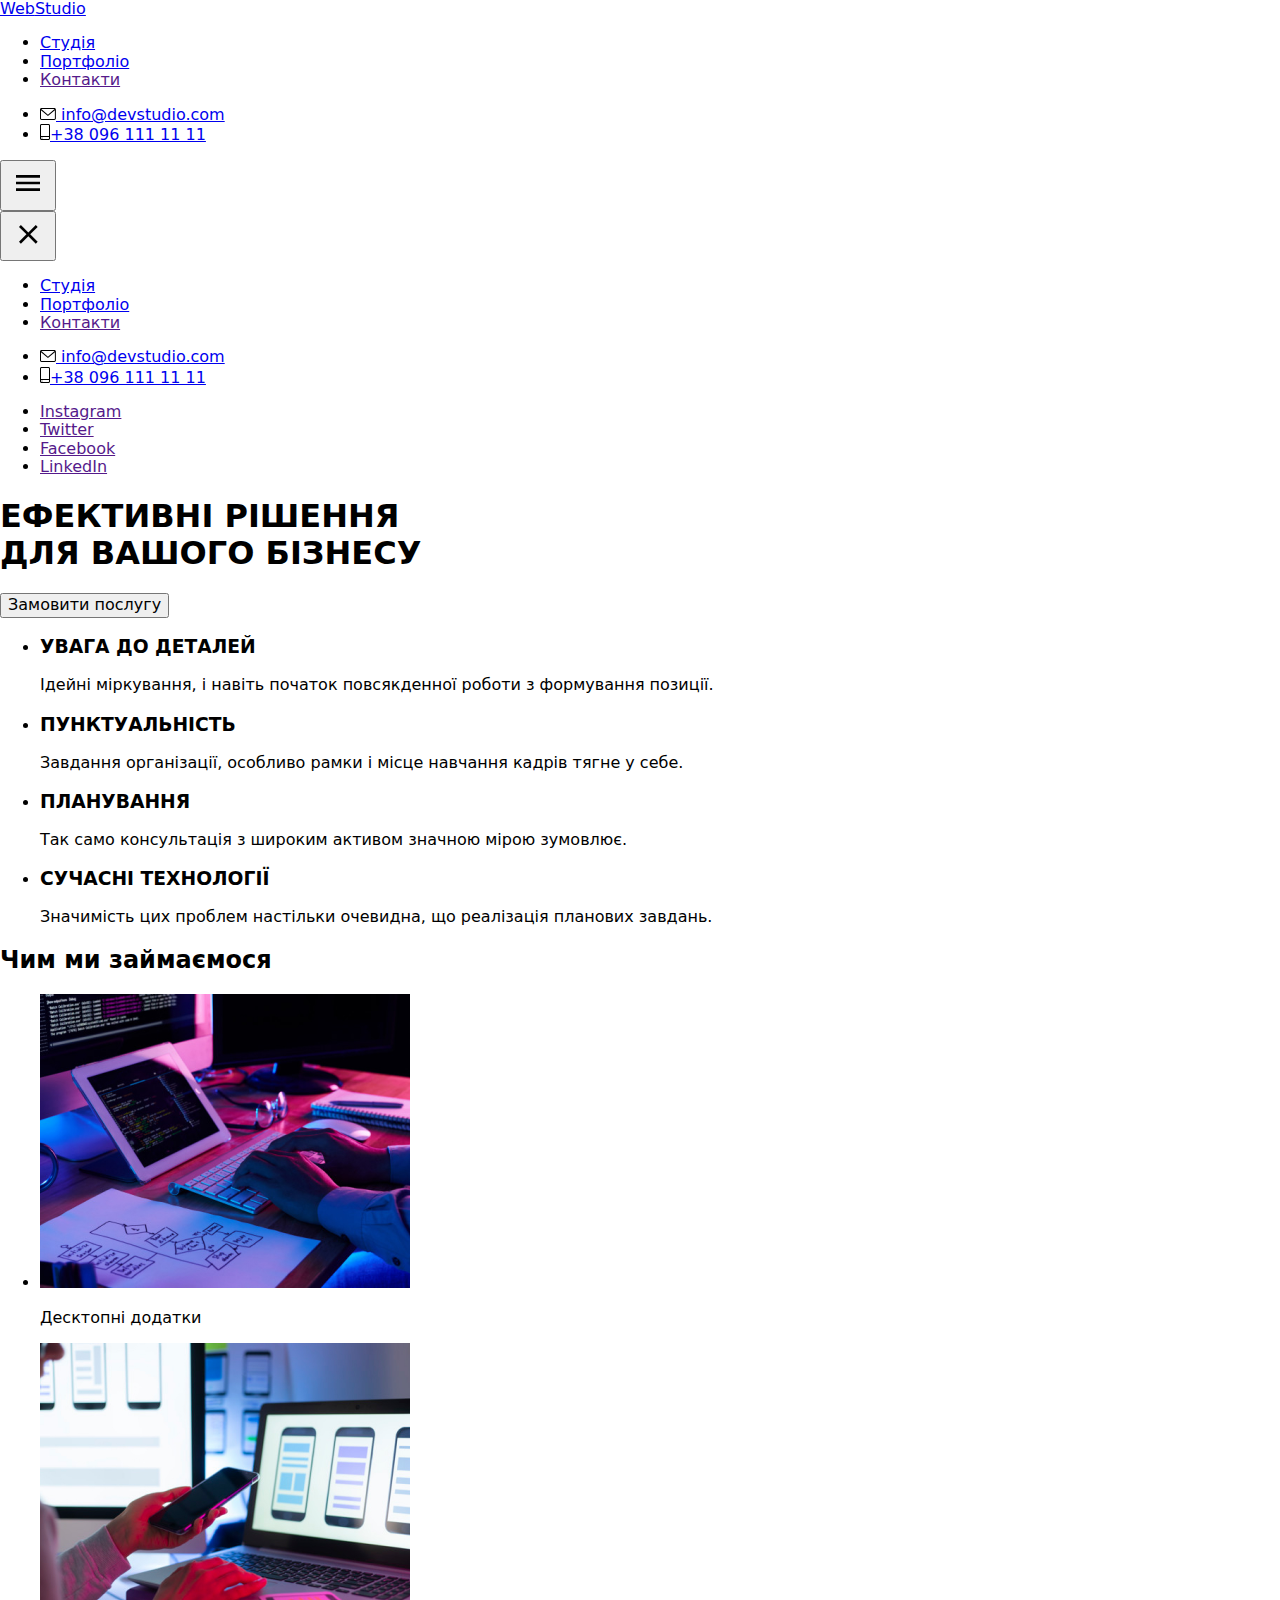
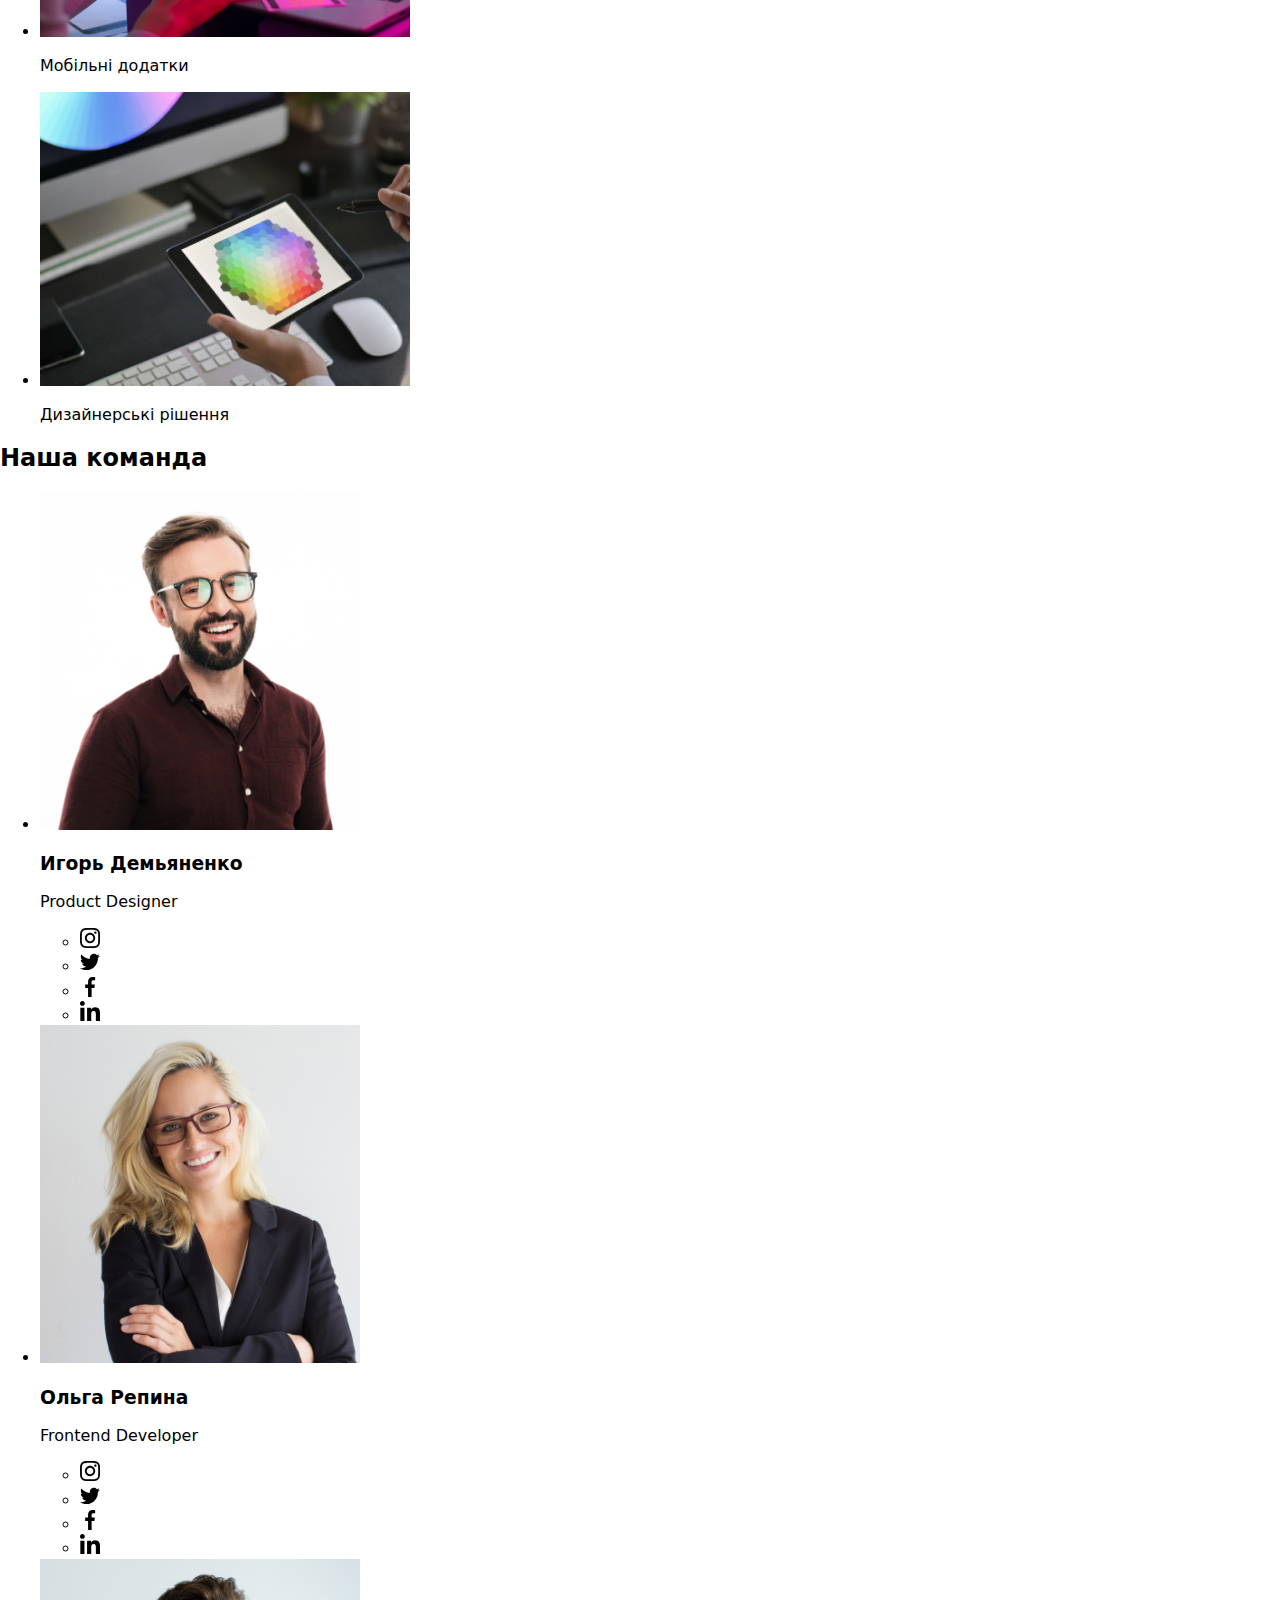
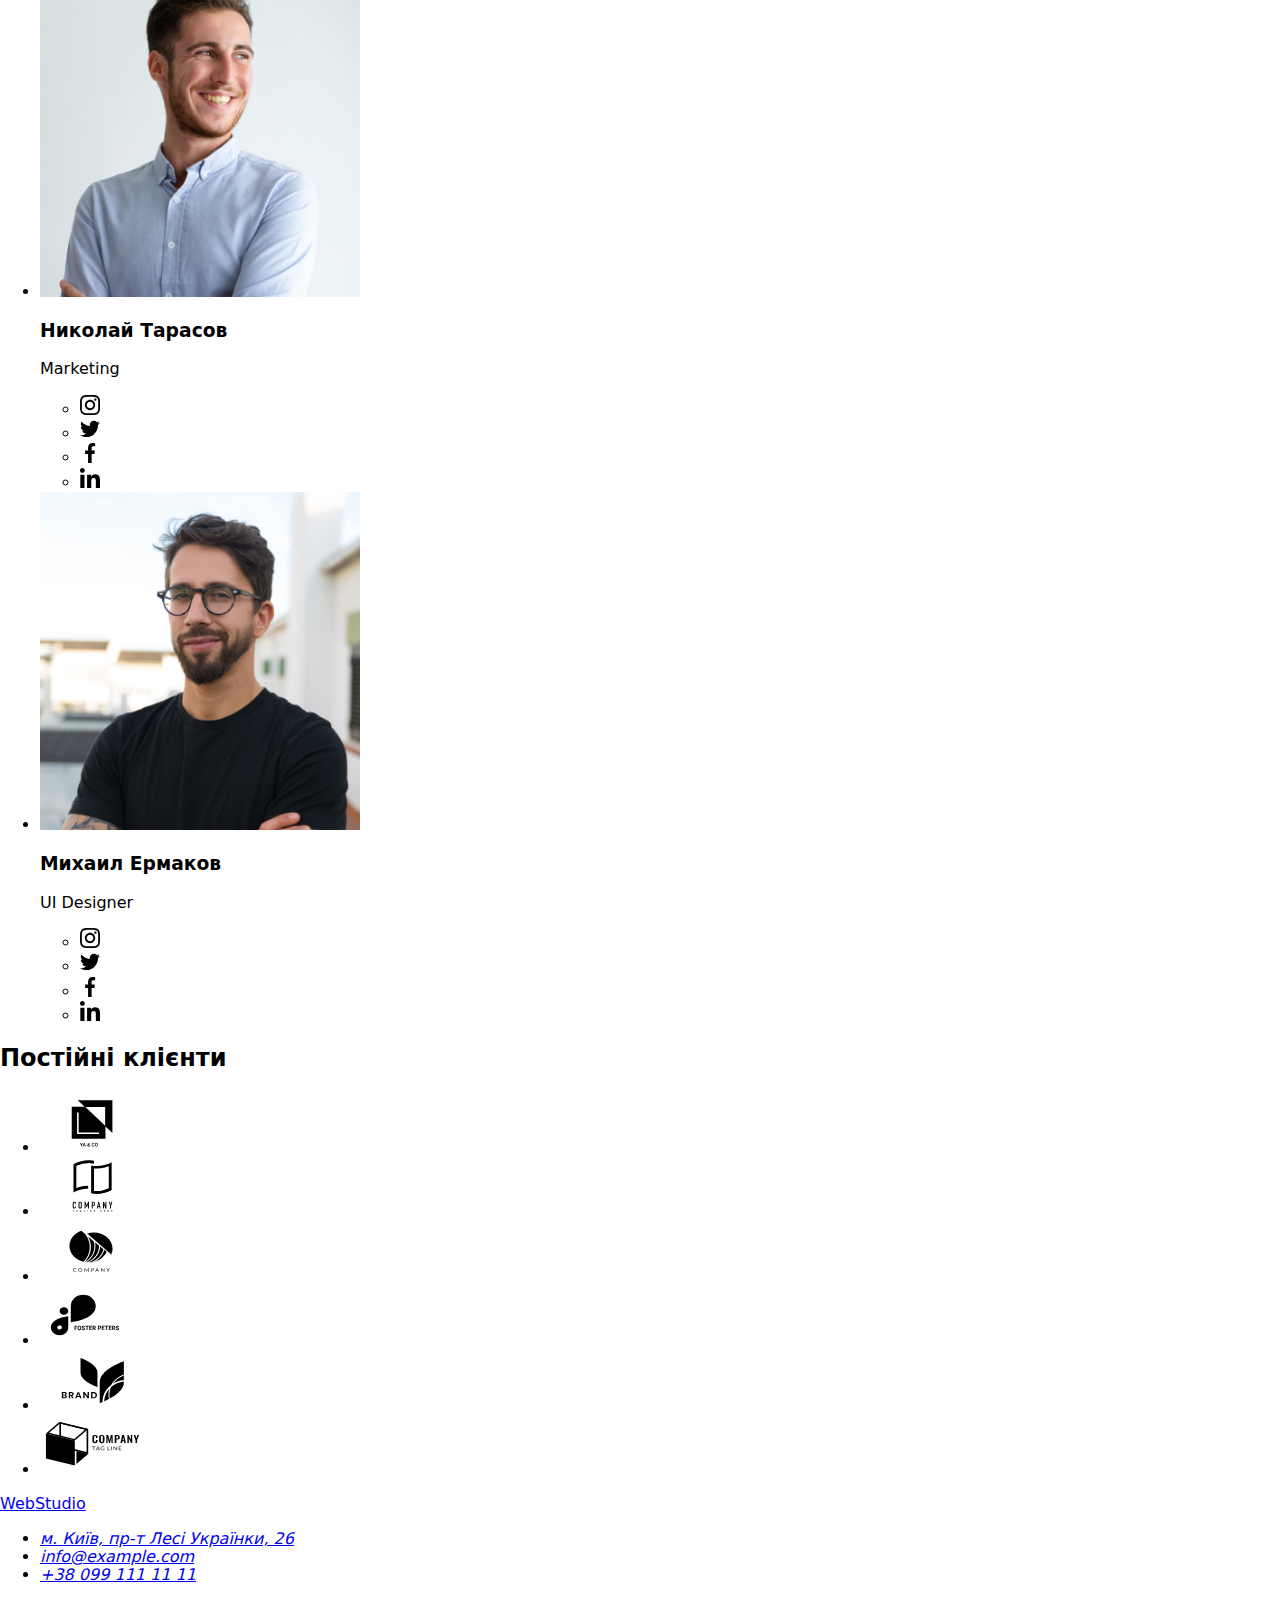
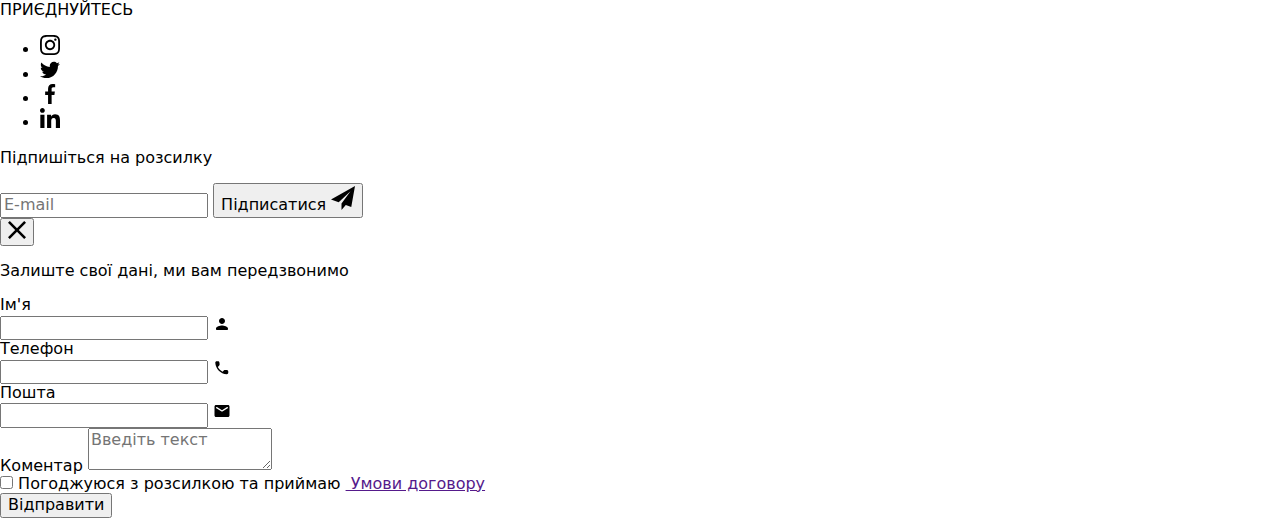
==== index.html @ b2373f4c "8 дз" ====
<!DOCTYPE html>
<html lang="ua">
  <head>
    <meta charset="UTF-8" />
    <meta http-equiv="X-UA-Compatible" content="IE=edge" />
    <meta name="viewport" content="width=device-width, initial-scale=1.0" />
    <title>Студия</title>
    <link rel="preconnect" href="https://fonts.googleapis.com" />
    <link rel="preconnect" href="https://fonts.gstatic.com" crossorigin />
    <link
      href="https://fonts.googleapis.com/css2?family=Raleway:wght@700&family=Roboto:wght@400;500;700;900&display=swap"
      rel="stylesheet"
    />
    <link
      rel="stylesheet"
      href="https://cdnjs.cloudflare.com/ajax/libs/modern-normalize/1.1.0/modern-normalize.min.css"
    />
    <link rel="stylesheet" href="./CSS/main.min.css">
  </head>
  <body>
    <!-- Шапка -->
    <header class="page-header">
      <div class="conteiner page-header__conteiner">
        <nav class="main-nav">
          <a href="./index.html" lang="en" class="logo">Web<span class="logo__name">Studio</span></a>

          </button>
          <div class="menu" >
            <ul class="list main-nav__group">
              <li class="main-nav__list"><a href="./index.html" class="link main-nav__link  main-nav__link--page">Студія</a></li>
              <li class="main-nav__list"><a href="./portfolio.html" class="link main-nav__link ">Портфоліо</a></li>
              <li class="main-nav__list"><a href="" class="link main-nav__link ">Контакти</a></li>
            </ul>
          
            <ul class="auth-nav list">
            <li class="auth-nav__list">
              <a href="mailto:info@devstudio.com" class="link auth-nav__link auth-nav__link--mail"><svg class="auth-nav__svg" width="16" height="12"><use href="./img/icons.svg/icons.svg#icon-envelope" class='auth-nav__use'></use></svg>
                info@devstudio.com</a>
            </li>
            <li class="auth-nav__list">
              <a href="tel:+380961111111" class="link auth-nav__link auth-nav__link--tel"><svg class="auth-nav__svg" width="10" height="16"><use href="./img/icons.svg/icons.svg#icon-smartphone" class="auth-nav__use"></use></svg>+38 096 111 11 11</a>
            </li>
            </ul>
          </div>
        </nav>
        <button type="button" class="button-menu--open" data-menu-open>
          <svg width="40" height="40" aria-label="Меню" class="button-menu__open" >
            <use href="./img/icons.svg/icons.svg#icon-open" class="button-menu__svg"></use>

          </svg>
      </div>
          <!-- menu conteiner -->
    <div class="menu-conteiner" id="menu-conteiner" data-menu>
      <div class="conteiner menu-conteiner__mob">
        <button type="button" class="button-menu-mob button-menu-mob--close" data-menu-close>
          <svg width="40" height="40" aria-label="Меню" class="button-menu-mob__close">
            
            <use href="./img/icons.svg/icons.svg#icon-close" class="button-menu-mob__svg"></use>
          </svg>
        </button>
        <ul class="list main-nav-mob__group">
          <li class="main-nav-mob__list"><a href="./index.html" class="link main-nav-mob__link  main-nav__link--page">Студія</a></li>
          <li class="main-nav-mob__list"><a href="./portfolio.html" class="link main-nav-mob__link ">Портфоліо</a></li>
          <li class="main-nav-mob__list"><a href="" class="link main-nav-mob__link ">Контакти</a></li>
        </ul>
      
        <ul class="auth-nav-mob list">
        <li class="auth-nav-mob__list">
          <a href="mailto:info@devstudio.com" class="link auth-nav-mob__link auth-nav-mob__link--mail"><svg class="auth-nav-mob__svg" width="16" height="12"><use href="./img/icons.svg/icons.svg#icon-envelope" class='auth-nav-mob__use'></use></svg>
            info@devstudio.com</a>
        </li>
        <li class="auth-nav-mob__list">
          <a href="tel:+380961111111" class="link auth-nav-mob__link auth-nav-mob__link--tel"><svg class="auth-nav-mob__svg" width="10" height="16"><use href="./img/icons.svg/icons.svg#icon-smartphone" class="auth-nav-mob__use"></use></svg>+38 096 111 11 11</a>
        </li>
        </ul>
        <ul class="media-nav--mob">
          <li class="media-nav__list list"><a href="" class="link media-nav__link">Instagram</a></li>
          <li class="media-nav__list list"><a href="" class="link media-nav__link">Twitter</a></li>
          <li class="media-nav__list list"><a href="" class="link media-nav__link">Facebook</a></li>
          <li class="media-nav__list list"><a href="" class="link media-nav__link">LinkedIn</a></li>
        </ul>
      </div>
    </div>
    </header>
    <main>
      <!-- Герой -->
      <section class="hero">
        <div class="conteiner hero__container">
          <h1 class="hero__title">ЕФЕКТИВНІ РІШЕННЯ<br />ДЛЯ ВАШОГО БІЗНЕСУ</h1>
          <button type="button" class="button" data-modal-open>Замовити послугу</button>
        </div>
      </section>
      <!-- Преимущества -->
      <section class="section benefits">
        <div class="conteiner">
          <h2 hidden class="section__title">переваги</h2>
          <ul class="list benefits__group">
            <li class="benefits__list benefits__list--antenna">
              <h3 class="benefits__text">УВАГА ДО ДЕТАЛЕЙ</h3>
              <p class="benefits__second-text">
                Ідейні міркування, і навіть початок повсякденної роботи з формування позиції.
              </p>
            </li>
            <li class="benefits__list benefits__list--clock">
              <h3 class="benefits__text">ПУНКТУАЛЬНІСТЬ</h3>
              <p class="benefits__second-text">
                Завдання організації, особливо рамки і місце навчання кадрів тягне у себе.
              </p>
            </li>
            <li class="benefits__list benefits__list--diagram">
              <h3 class="benefits__text">ПЛАНУВАННЯ</h3>
              <p class="benefits__second-text">
                Так само консультація з широким активом значною мірою зумовлює.
              </p>
            </li>
            <li class="benefits__list benefits__list--astronaut">
              <h3 class="benefits__text">СУЧАСНІ ТЕХНОЛОГІЇ</h3>
              <p class="benefits__second-text">
                Значимість цих проблем настільки очевидна, що реалізація планових завдань.
              </p>
            </li>
          </ul>
        </div>
      </section>
      <!-- Чем занимаемся -->
      <section class="section galary">
        <div class="conteiner galary__conteiner">
          <h2 class="section__title">Чим ми займаємося</h2>
          <ul class="list work-group">
            <li class="work-group__list"><img srcset="./img/galery/img1-740.jpg 2000w, ./img/galery/img1-370.jpg 1200w" src="./img/galery/img1-740.jpg" alt="разроботка" width="370" />
            <p class="work-group__text">Десктопні додатки</p></li>
            <li class="work-group__list"><img srcset="./img/galery/img2-740.jpg 2000w, ./img/galery/img2-370.jpg 1200w" src="./img/galery/img2-740.jpg" alt="тестирование" width="370" />
            <p class="work-group__text">Мобільні додатки</p></li>
            <li class="work-group__list"><img srcset="./img/galery/img3-740.jpg 2000w, ./img/galery/img3-370.jpg 1200w" src="./img/galery/img3-740.jpg" alt="работа с палитрой" width="370" />
            <p class="work-group__text">Дизайнерські рішення</p></li>
          </ul>
        </div>
      </section>
      <!-- Команда -->
      <section class="section our-team">
        <div class="conteiner">
          <h2 class="section__title">Наша команда</h2>
          <ul class="list our-team__group">
            <li class="our-team__list">
              <img srcset="
              ./img/our-team/img1.270.jpg 270w, 
              ./img/our-team/img1.354.jpg 354w,
              ./img/our-team/img1.450.jpg 450w,
              ./img/our-team/img1.540.jpg 540w,
              ./img/our-team/img1.708.jpg 708w,
              ./img/our-team/img1.900.jpg 900w" 
              src="./img/our-team/img1.540.jpg" 
              alt="Дизайнер продукта" 
              class="our-team__img"
              sizes="(min-width: 1200px) 25vw, (min-width: 768px) 50vw, 100vw" />
              <div class="our-team__conteiner">
                <h3 class="our-team__name">Игорь Демьяненко</h3>
                <p lang="en" class="our-team__job">Product Designer</p>
              </div>
              <ul class="list our-team__icon">
                <li class="our-team__list-icon"><a href="" class="link our-team__link-icon"><svg class="our-team__svg" width="20" height="20"><use href="./img/icons.svg/icons.svg#icon-instagram2"></use></svg></a></li>
                <li class="our-team__list-icon"><a href="" class="link our-team__link-icon"><svg class="our-team__svg" width="20" height="20"><use href="./img/icons.svg/icons.svg#icon-twitter2"></use></svg></a></li>
                <li class="our-team__list-icon"><a href="" class="link our-team__link-icon"><svg class="our-team__svg" width="20" height="20"><use href="./img/icons.svg/icons.svg#icon-facebook2"></use></svg></a></li>
                <li class="our-team__list-icon"><a href="" class="link our-team__link-icon"><svg class="our-team__svg" width="20" height="20"><use href="./img/icons.svg/icons.svg#icon-linkedin2"></use></svg></a></li>
              </ul>
            </li>
            <li class="our-team__list">
              <img srcset="
              ./img/our-team/img2.270.jpg 270w, 
              ./img/our-team/img2.354.jpg 354w,
              ./img/our-team/img2.450.jpg 450w,
              ./img/our-team/img2.540.jpg 540w,
              ./img/our-team/img2.708.jpg 708w,
              ./img/our-team/img2.900.jpg 900w" 
              src="./img/our-team/img2.540.jpg" 
              alt="Фронтенд разработчик" 
              class="our-team__img" 
              sizes="(min-width: 1200px) 25vw, (min-width: 768px) 50vw, 100vw" />
              <div class="our-team__conteiner">
                <h3 class="our-team__name">Ольга Репина</h3>
                <p lang="en" class="our-team__job">Frontend Developer</p>
              </div>
              <ul class="list our-team__icon">
                <li class="our-team__list-icon"><a href="" class="link our-team__link-icon"><svg class="our-team__svg" width="20" height="20"><use href="./img/icons.svg/icons.svg#icon-instagram2"></use></svg></a></li>
                <li class="our-team__list-icon"><a href="" class="link our-team__link-icon"><svg class="our-team__svg" width="20" height="20"><use href="./img/icons.svg/icons.svg#icon-twitter2"></use></svg></a></li>
                <li class="our-team__list-icon"><a href="" class="link our-team__link-icon"><svg class="our-team__svg" width="20" height="20"><use href="./img/icons.svg/icons.svg#icon-facebook2"></use></svg></a></li>
                <li class="our-team__list-icon"><a href="" class="link our-team__link-icon"><svg class="our-team__svg" width="20" height="20"><use href="./img/icons.svg/icons.svg#icon-linkedin2"></use></svg></a></li>
              </ul>
            </li>
            <li class="our-team__list">
              <img srcset="
              ./img/our-team/img3.270.jpg 270w, 
              ./img/our-team/img3.354.jpg 354w,
              ./img/our-team/img3.450.jpg 450w,
              ./img/our-team/img3.540.jpg 540w,
              ./img/our-team/img3.708.jpg 708w,
              ./img/our-team/img3.900.png 900w" 
              src="./img/our-team/img3.540.jpg" 
              alt="Маркетолог"
              class="our-team__img" 
              sizes="(min-width: 1200px) 25vw, (min-width: 768px) 50vw, 100vw"/>
              <div class="our-team__conteiner">
                <h3 class="our-team__name">Николай Тарасов</h3>
                <p lang="en" class="our-team__job">Marketing</p>
              </div>
              <ul class="list our-team__icon">
                <li class="our-team__list-icon"><a href="" class="link our-team__link-icon"><svg class="our-team__svg" width="20" height="20"><use href="./img/icons.svg/icons.svg#icon-instagram2"></use></svg></a></li>
                <li class="our-team__list-icon"><a href="" class="link our-team__link-icon"><svg class="our-team__svg" width="20" height="20"><use href="./img/icons.svg/icons.svg#icon-twitter2"></use></svg></a></li>
                <li class="our-team__list-icon"><a href="" class="link our-team__link-icon"><svg class="our-team__svg" width="20" height="20"><use href="./img/icons.svg/icons.svg#icon-facebook2"></use></svg></a></li>
                <li class="our-team__list-icon"><a href="" class="link our-team__link-icon"><svg class="our-team__svg" width="20" height="20"><use href="./img/icons.svg/icons.svg#icon-linkedin2"></use></svg></a></li>
              </ul>
            </li>
            <li class="our-team__list">
              <img srcset="
              ./img/our-team/img4.270.jpg 270w, 
              ./img/our-team/img4.354.jpg 354w,
              ./img/our-team/img4.450.jpg 450w,
              ./img/our-team/img4.540.jpg 540w,
              ./img/our-team/img4.708.jpg 708w,
              ./img/our-team/img4.900.jpg 900w" 
              src="./img/our-team/img4.540.jpg" 
              alt="Дизайнер интерфейса"
              class="our-team__img" 
              sizes="(min-width: 1200px) 25vw, (min-width: 768px) 50vw, 100vw"/>
              <div class="our-team__conteiner">
                <h3 class="our-team__name">Михаил Ермаков</h3>
                <p lang="en" class="our-team__job">UI Designer</p>
              </div>
              <ul class="list our-team__icon">
                <li class="our-team__list-icon"><a href="" class="link our-team__link-icon"><svg class="our-team__svg" width="20" height="20"><use href="./img/icons.svg/icons.svg#icon-instagram2"></use></svg></a></li>
                <li class="our-team__list-icon"><a href="" class="link our-team__link-icon"><svg class="our-team__svg" width="20" height="20"><use href="./img/icons.svg/icons.svg#icon-twitter2"></use></svg></a></li>
                <li class="our-team__list-icon"><a href="" class="link our-team__link-icon"><svg class="our-team__svg" width="20" height="20"><use href="./img/icons.svg/icons.svg#icon-facebook2"></use></svg></a></li>
                <li class="our-team__list-icon"><a href="" class="link our-team__link-icon"><svg class="our-team__svg" width="20" height="20"><use href="./img/icons.svg/icons.svg#icon-linkedin2"></use></svg></a></li>
              </ul>
            </li>
          </ul>
        </div>
      </section>
      <!-- Постійні клієнти -->
      <section class="section clients">
        <div class="conteiner">
          <h2 class="section__title">Постійні клієнти</h2>
          <ul class="list clients__group">
            <li class="clients__list"><a href="" class="link clients__link"><svg class="clients__svg" width="106" height="60"><use href="./img/icons.svg/icons.svg#icon-logo"></use></svg></a></li>
            <li class="clients__list"><a href="" class="link clients__link"><svg class="clients__svg" width="106" height="60"><use href="./img/icons.svg/icons.svg#icon-logo1"></use></svg></a></li>
            <li class="clients__list"><a href="" class="link clients__link"><svg class="clients__svg" width="106" height="60"><use href="./img/icons.svg/icons.svg#icon-logo2"></use></svg></a></li>
            <li class="clients__list"><a href="" class="link clients__link"><svg class="clients__svg" width="106" height="60"><use href="./img/icons.svg/icons.svg#icon-logo3"></use></svg></a></li>
            <li class="clients__list"><a href="" class="link clients__link"><svg class="clients__svg" width="106" height="60"><use href="./img/icons.svg/icons.svg#icon-logo4"></use></svg></a></li>
            <li class="clients__list"><a href="" class="link clients__link"><svg class="clients__svg" width="106" height="60"><use href="./img/icons.svg/icons.svg#icon-logo5"></use></svg></a></li>
          </ul>
        </div>
      </section>
    </main>
    <!-- Подвал -->
    <footer>
      <div class="conteiner footer">
        <div class="footer__conteiner">
          <div class="footer__section">
            <a href="./index.html" lang="en" class="logo logo--footer"
              >Web<span class="logo__name--second">Studio</span></a
            >
            <address class="address">
              <ul class="list">
                <li class="address__list">
                  <a
                    href="https://www.google.com/maps/d/embed?mid=10uSM3H-mIU3GznYo2szRIEphczw&hl=en_US&ehbc=2E312F"
                    class="link address__maps"
                    >м. Київ, пр-т Лесі Українки, 26</a
                  >
                </li>
                <li class="address__list">
                  <a href="mailto:info@devstudio.com" class="link address__contacts">info@example.com</a>
                </li>
                <li class="address__list">
                  <a href="tel:+380991111111" class="link address__contacts">+38 099 111 11 11</a>
                </li>
              </ul>
            </address>
          </div>
          <div class="media-footer">
            <p class="media-footer__text">ПРИЄДНУЙТЕСЬ</p>
            <ul class="list media-footer__group">
                  <li class="media-footer__list"><a href="" class="link media-footer__link"><svg class="media-footer__svg" width="20" height="20"><use href="./img/icons.svg/icons.svg#icon-instagram2"></use></svg></a></li>
                  <li class="media-footer__list"><a href="" class="link media-footer__link"><svg class="media-footer__svg" width="20" height="20"><use href="./img/icons.svg/icons.svg#icon-twitter2"></use></svg></a></li>
                  <li class="media-footer__list"><a href="" class="link media-footer__link"><svg class="media-footer__svg" width="20" height="20"><use href="./img/icons.svg/icons.svg#icon-facebook2"></use></svg></a></li>
                  <li class="media-footer__list"><a href="" class="link media-footer__link"><svg class="media-footer__svg" width="20" height="20"><use href="./img/icons.svg/icons.svg#icon-linkedin2"></use></svg></a></li>
                </ul>
          </div>
        </div>
        <div class="form-footer">
          <p class="form-footer__text">Підпишіться на розсилку</p>
          <form class="form-footer__mail">
            <input type="email" name="mail" placeholder="E-mail" class="form-footer__input">
            <button type="submit" class="form-footer__button">
              Підписатися
            <svg width="24" height="24" class="form-footer__svg">
              <use href='./img/icons.svg/icons.svg#icon-send'></use>
            </svg></button>
          </form>

        </div>
      </div>
    </footer>
    <!-- modal -->
    <div class="backdrop backdrop--is-hidden" data-modal>
      <div class="backdrop__modal">
        <button type="button" class="backdrop__close" data-modal-close>
          <svg class="backdrop__svg" width="18" height="18">
            <use href="./img/icons.svg/icons.svg#icon-vector"></use>
          </svg>
        </button>
        <div class="form-text">
          <p class="form-text__name">Залиште свої дані, ми вам передзвонимо</p>
        <form class="form">  
          <div class="form__modal">
            <label for="name" class="form__name">Ім'я</label>
            <div class="form__row">
              <input type="text" name="name" id="name" class="form__holder" required minlength="2" pattern="^[A-Za-zА-Яа-яіІїЇ]+$">
            <svg width="18" height="18" class="form__icon">
              <use href="./img/icons.svg/icons.svg#icon-person"></use>
            </svg>
            </div>
          
          </div>
          <div class="form__modal">
            <label for="tel" class="form__name">Телефон</label>
            <div class="form__row">
              <input type="tel" name="tel" id="tel" class="form__holder" required minlength="10" pattern="[0-9]{3}-[0-9]{3}-[0-9]{2}-[0-9]{2}" title="050-000-00-00">
            <svg width="18" height="18" class="form__icon">
              <use href="./img/icons.svg/icons.svg#icon-phone"></use>
            </svg>
            </div>
          
          </div>
          <div class="form__modal">
            <label for="email" class="form__name">Пошта</label>
            <div class="form__row">
              <input type="email" name="email" id="email" class="form__holder" required minlength="8">
            <svg width="18" height="18" class="form__icon">
              <use href="./img/icons.svg/icons.svg#icon-email"></use>
            </svg>
            </div>
          
          </div>
          <div class="form__modal">
            <label for="comment" class="form__name">Коментар</label>
            <textarea id="comment" name="comment" placeholder="Введіть текст" class="form__holder form__holder--comment"></textarea>
            
          </div>
          <div class="checkbox">
            <input type="checkbox" name="check" id="check" class="checkbox__input visually-hidden">
          <label for="check" class="checkbox__form">Погоджуюся з розсилкою та приймаю&nbsp;<a href="" class="link checkbox__link">  Умови договору</a></label>
          </div>
          <button type="submit" class="button form__submit">Відправити</button>
        </form>
        </div>
      </div>
    </div>
    <script src="./mobile-menu.js"></script>
    <script src="./modal.js"></script>
  </body>
</html>
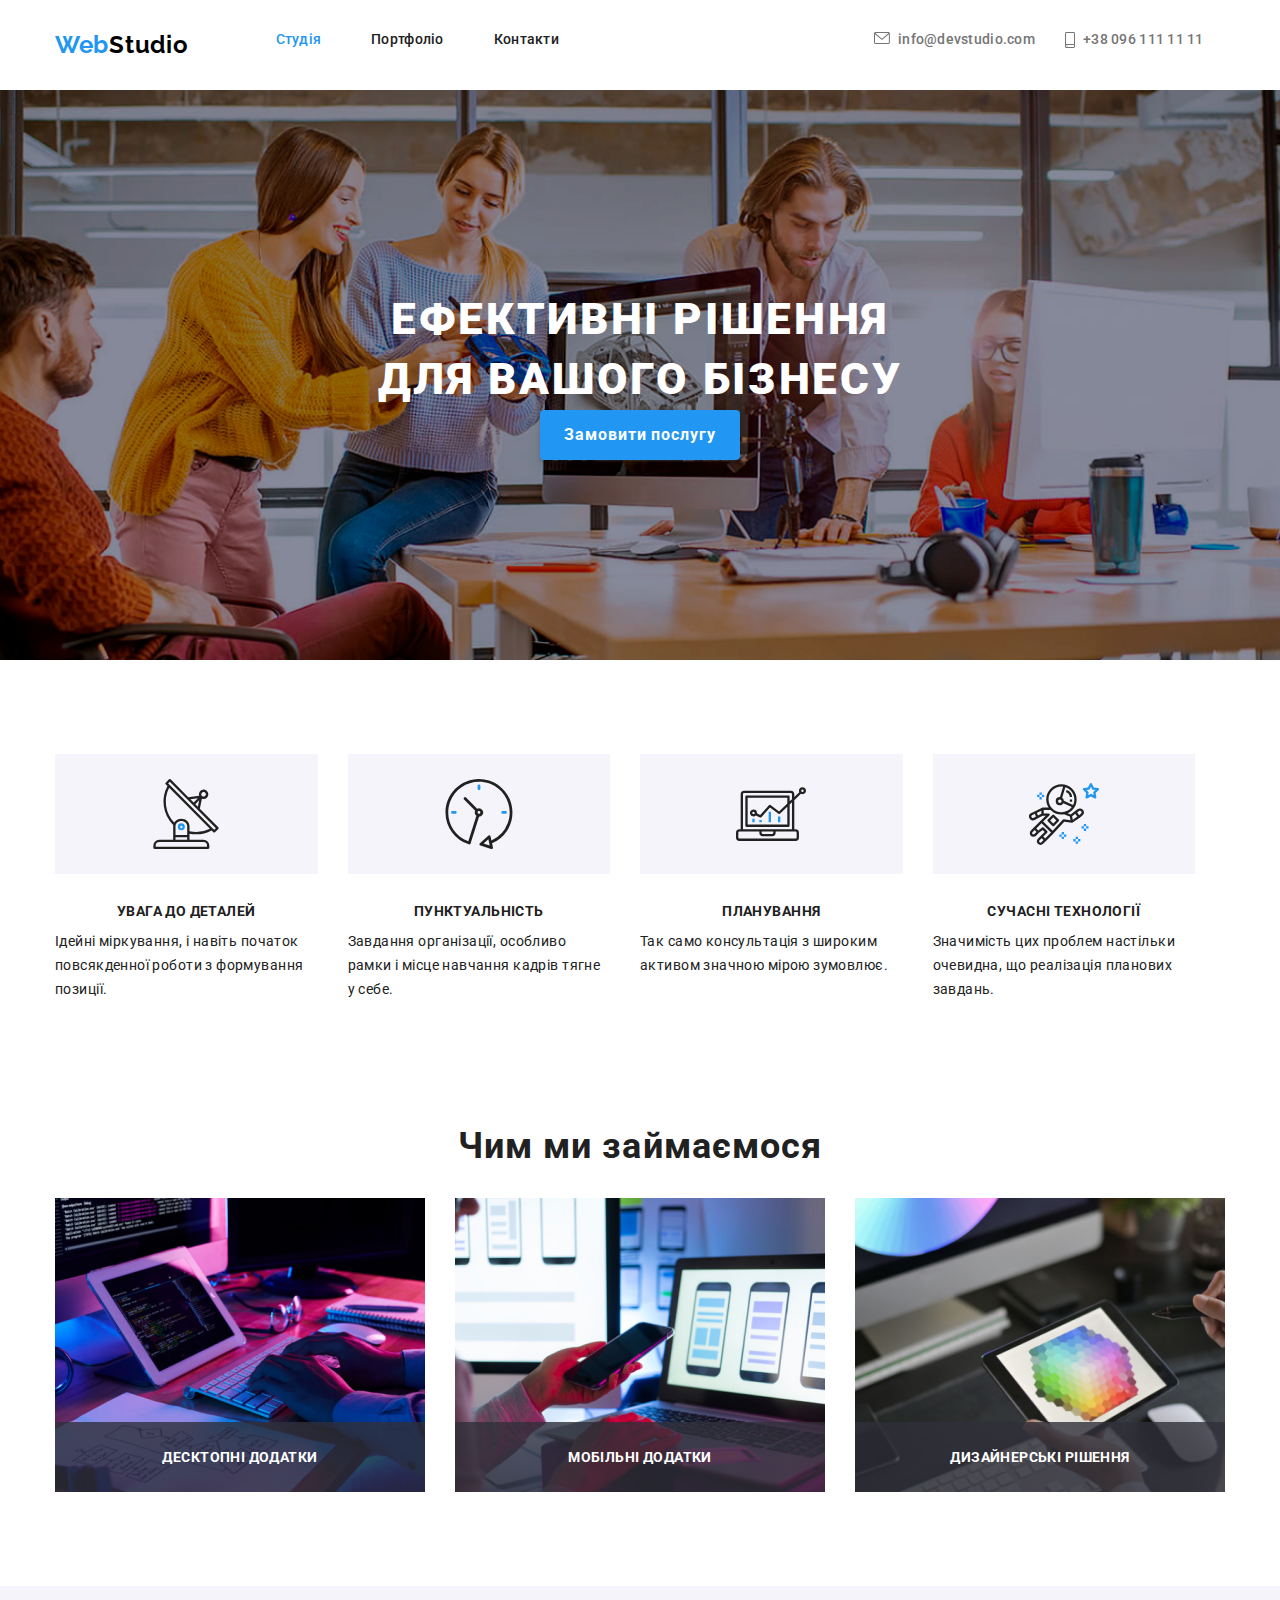
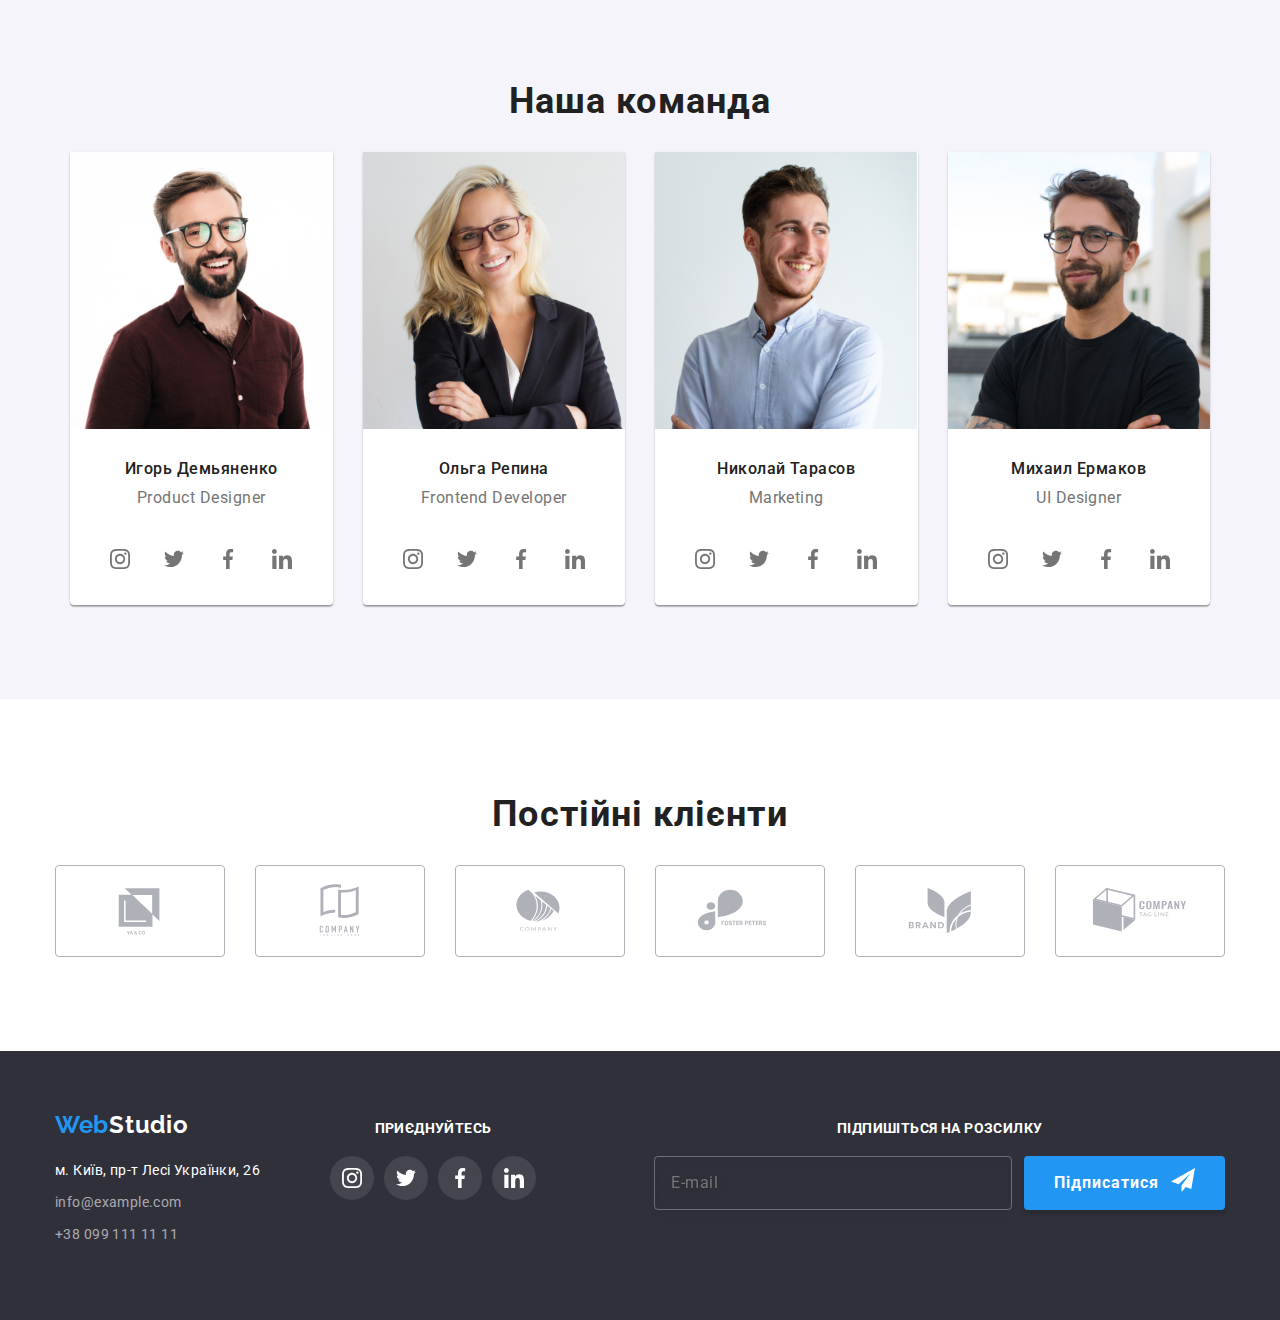
==== commit 1ba7152d: "змінила назву папки" ====
--- a/index.html
+++ b/index.html
@@ -15,7 +15,7 @@
       rel="stylesheet"
       href="https://cdnjs.cloudflare.com/ajax/libs/modern-normalize/1.1.0/modern-normalize.min.css"
     />
-    <link rel="stylesheet" href="./CSS/main.min.css">
+    <link rel="stylesheet" href="./css/main.min.css">
   </head>
   <body>
     <!-- Шапка -->
--- a/css/main.min.css
+++ b/css/main.min.css
@@ -0,0 +1 @@
+:root{--primary-text-color: #212121;--black-text-color: #000000;--accent-text-color: #2196f3;--white-text-color: #ffffff;--footer-text-color: rgba(255, 255, 255, 0.6);--second-text-color: #757575;--hero-background: #2f303a;--primary-background: #ffffff;--second-background: #f5f4fa;--accent-background: #2196f3;--background-first: #2f303a;--background-second: #f5f4fa;--button-second-color: #188ce8;--icons-color: #afb1b8}.visually-hidden{position:absolute;width:1px;height:1px;margin:-1px;padding:0;overflow:hidden;border:0;clip:rect(0 0 0 0)}html{box-sizing:border-box}*{box-sizing:inherit}*::before,*::after{box-sizing:inherit}body{color:var(--primary-text-color);background:var(--primary-background);font-family:Roboto,sans-serif;font-style:normal;font-weight:700}h1,h2,h3,h4,h5,h6,p{margin:0}img{margin:0;display:block;max-width:100%;height:auto}textarea{resize:none}.link{text-decoration:none;color:var(--primary-text-color)}.list{list-style:none;padding:0;margin:0}.section{padding-top:60px;padding-bottom:60px}@media screen and (min-width: 1200px){.section{padding-top:94px;padding-bottom:94px}}.conteiner{padding-left:15px;padding-right:15px}@media screen and (min-width: 480px){.conteiner{width:480px;margin-left:auto;margin-right:auto}}@media screen and (min-width: 768px){.conteiner{width:768px}}@media screen and (min-width: 1200px){.conteiner{width:1200px}}.logo{padding-top:16px;padding-bottom:16px;font-family:"Raleway";font-style:normal;font-weight:700;font-size:24px;line-height:28px;letter-spacing:.03em;color:var(--accent-text-color);text-decoration:none}.logo.logo--footer{display:flex;padding:0;margin-bottom:20px;text-align:center;align-items:center;justify-content:center}@media screen and (min-width: 1200px){.logo.logo--footer{text-align:start;justify-content:start}}.logo__name{color:var(--black-text-color)}.logo__name--second{color:var(--white-text-color)}.section__title{margin-bottom:30px;font-weight:700;font-size:28px;line-height:1.19;text-align:center;letter-spacing:.03em;color:var(--primary-text-color)}@media screen and (min-width: 1200px){.section__title{font-size:36px;line-height:1.17}}.backdrop{position:fixed;z-index:100;top:0;left:0;width:100%;height:100%;background-color:rgba(0,0,0,.2);transition:opacity 250ms cubic-bezier(0.4, 0, 0.2, 1),visibility 250ms cubic-bezier(0.4, 0, 0.2, 1)}.backdrop--is-hidden{opacity:0;pointer-events:none;visibility:hidden}.menu-conteiner{position:fixed;z-index:99;top:0;left:0;width:100%;height:100%;background-color:var(--primary-background);overflow:scroll;opacity:0;visibility:hidden;pointer-events:none;transition:opacity 250ms cubic-bezier(0.4, 0, 0.2, 1),visibility 250ms cubic-bezier(0.4, 0, 0.2, 1),pointer-events 250ms cubic-bezier(0.4, 0, 0.2, 1)}@media screen and (min-width: 768px){.menu-conteiner{display:none}}.menu-conteiner.is-open{opacity:1;visibility:visible;pointer-events:auto}.menu-conteiner__mob{position:relative;padding:48px 40px}.button-menu-mob--close{position:absolute;top:10px;right:15px;padding:0;margin:0;justify-content:center;align-items:center;background-color:rgba(0,0,0,0);border:none;line-height:0;transition:color 250ms cubic-bezier(0.4, 0, 0.2, 1)}.button-menu-mob--close:focus,.button-menu-mob--close:hover{color:var(--accent-text-color)}.button-menu-mob__svg{fill:currentColor}.main-nav-mob__list:not(:last-child){margin-bottom:32px}.main-nav-mob__link{display:inline-flex;font-weight:500;font-size:40px;line-height:1.18;text-align:center;letter-spacing:.02em;color:var(--primary-text-color);transition:color 250ms cubic-bezier(0.4, 0, 0.2, 1)}.main-nav-mob__link:hover,.main-nav-mob__link:focus{color:var(--accent-text-color)}.auth-nav-mob__svg{display:none}.auth-nav-mob{display:inline-flex;flex-direction:column-reverse;margin-top:302px}.auth-nav-mob__list{display:flex}.auth-nav-mob__link--tel{font-weight:500;font-size:34px;line-height:1.18;letter-spacing:.02em;color:var(--accent-text-color);margin-bottom:32px}.auth-nav-mob__link--mail{font-weight:500;font-size:24px;line-height:1.17;letter-spacing:.02em;color:var(--second-text-color);transition:color 250ms cubic-bezier(0.4, 0, 0.2, 1)}.auth-nav-mob__link--mail:hover,.auth-nav-mob__link--mail:focus{color:var(--accent-text-color)}.media-nav--mob{display:flex;flex-wrap:wrap;justify-content:start;align-items:center;margin-top:64px;margin-bottom:0px;padding:0}.media-nav__list{margin:0;padding-right:10px}.media-nav__list:not(:first-child){padding-left:10px}.media-nav__list:not(:last-child){border-right:1px solid rgba(33,33,33,.2)}.media-nav__link{font-weight:500;font-size:18px;line-height:1.22;letter-spacing:.02em;color:var(--accent-text-color)}.page-header__conteiner{align-items:center;display:flex}.main-nav{align-items:center;display:flex}@media screen and (max-width: 767px){.main-nav{justify-content:space-between}}.main-nav__group{margin-left:87px;display:flex}.main-nav__link--page{color:var(--accent-text-color)}.main-nav__list+.main-nav__list{margin-left:50px}.main-nav__link{display:flex;padding-top:32px;padding-bottom:32px;font-weight:500;font-size:14px;line-height:1.14;letter-spacing:.02em;transition:color 250ms cubic-bezier(0.4, 0, 0.2, 1)}.main-nav__link:focus,.main-nav__link:hover{color:var(--accent-text-color)}.auth-nav{margin-top:21px;margin-bottom:21px;margin-left:96px}@media screen and (min-width: 1200px){.auth-nav{display:flex;margin:0;margin-left:315px}}.auth-nav__list:not(:last-child){margin-bottom:10px}@media screen and (min-width: 1200px){.auth-nav__list{display:flex;padding-top:32px;padding-bottom:32px;margin:0}.auth-nav__list:not(:last-child){margin-right:30px}}.auth-nav__link{display:flex;font-weight:500;font-size:12px;line-height:1.17;letter-spacing:.02em;color:var(--second-text-color);transition:color 250ms cubic-bezier(0.4, 0, 0.2, 1)}.auth-nav__link:focus,.auth-nav__link:hover{color:var(--accent-text-color)}@media screen and (min-width: 1200px){.auth-nav__link{font-size:14px;line-height:1.14}}.auth-nav__svg{display:flex;justify-content:center;align-items:center;margin-right:8px}.auth-nav__use{fill:currentColor}.menu{display:flex}@media screen and (max-width: 767px){.menu{display:none;position:fixed;top:0;left:0;width:100%;height:100%;padding:48px 40px;overflow-y:scroll;background-color:var(--primary-background)}}.button-menu--open{display:inline-flex;margin-left:auto;padding:0;margin-top:10px;margin-bottom:10px;background-color:rgba(0,0,0,0);border:none;color:var(--primary-text-color);line-height:0;transition:color 250ms cubic-bezier(0.4, 0, 0.2, 1)}@media screen and (min-width: 768px){.button-menu--open{display:none}}.button-menu--open:hover,.button-menu--open:focus{color:var(--accent-text-color)}.button-menu__svg{fill:currentColor}.hero{background-image:linear-gradient(to right, rgba(47, 48, 58, 0.4), rgba(47, 48, 58, 0.4)),url(../../img/header/Header480.jpg);background-repeat:no-repeat;background-position:center;background-size:cover}@media screen and (min-device-pixel-ratio: 2),screen and (min-resolution: 192dpi),screen and (min-resolution: 2dppx){.hero{background-image:url(../../img/header/Header4802x.jpg)}}@media screen and (min-width: 768px){.hero{background-image:url(../../img/header/Header768.jpg)}}@media screen and (min-width: 768px)and (min-device-pixel-ratio: 2),screen and (min-width: 768px)and (min-resolution: 192dpi),screen and (min-width: 768px)and (min-resolution: 2dppx){.hero{background-image:url(../../img/header/Header7682x.jpg)}}@media screen and (min-width: 1200px){.hero{background-image:url(../../img/header/header1200.jpg)}}@media screen and (min-width: 1200px)and (min-device-pixel-ratio: 2),screen and (min-width: 1200px)and (min-resolution: 192dpi),screen and (min-width: 1200px)and (min-resolution: 2dppx){.hero{background-image:url(../../img/header/header12002x.jpg)}}.hero__container{padding-top:118px;padding-bottom:118px}@media screen and (min-width: 1200px){.hero__container{padding-top:200px;padding-bottom:200px}}.hero__title{margin:0 auto;font-weight:900;font-size:26px;line-height:1.62;text-align:center;letter-spacing:.06em;text-transform:uppercase;color:var(--white-text-color)}@media screen and (min-width: 1200px){.hero__title{font-size:44px;line-height:1.36}}.button{display:flex;margin-right:auto;margin-left:auto;align-items:center;text-align:center;padding:10px 24px;font-weight:700;font-size:16px;line-height:1.88;letter-spacing:.06em;color:var(--white-text-color);background-color:var(--accent-background);border:none;box-shadow:0px 4px 4px rgba(0,0,0,.15);border-radius:4px}@media screen and (min-width: 768px){.benefits__group{display:flex;flex-wrap:wrap;gap:30px}}.benefits__list{justify-content:center;align-items:center}.benefits__list:not(:last-child){margin-bottom:30px}.benefits__list::before{content:"";display:block;height:120px;background-color:var(--second-background);background-repeat:no-repeat;background-size:70px 70px;background-position:center}@media screen and (min-width: 768px){.benefits__list{flex-basis:calc((100% - 60px)/2)}}@media screen and (min-width: 1200px){.benefits__list{flex-basis:calc((100% - 120px)/4)}}.benefits__list--antenna::before{background-image:url(../img/icons.svg/antenna.svg)}.benefits__list--clock::before{background-image:url(../img/icons.svg/clock.svg)}.benefits__list--diagram::before{background-image:url(../img/icons.svg/diagram.svg)}.benefits__list--astronaut::before{background-image:url(../img/icons.svg/astronaut.svg)}.benefits__text{margin-top:30px;margin-bottom:10px;font-weight:700;font-size:14px;line-height:1.14;text-align:center;letter-spacing:.03em;text-transform:uppercase;color:var(--primary-text-color)}.benefits__second-text{font-weight:400;font-size:14px;line-height:1.71;letter-spacing:.03em}.our-team{background-color:var(--background-second)}.our-team__group{width:100%}@media screen and (min-width: 768px){.our-team__group{display:flex;flex-wrap:wrap;gap:30px;justify-content:center}}.our-team__list{background-color:var(--primary-background);box-shadow:0px 1px 3px rgba(0,0,0,.12),0px 1px 1px rgba(0,0,0,.14),0px 2px 1px rgba(0,0,0,.2);border-radius:0px 0px 4px 4px}@media screen and (max-width: 767px){.our-team__list:not(:last-child){margin-bottom:30px}}@media screen and (min-width: 768px){.our-team__list{flex-basis:calc((100% - 60px)/2)}}@media screen and (min-width: 1200px){.our-team__list{flex-basis:calc((100% - 120px)/4)}}.our-team__conteiner{padding-top:30px;padding-bottom:16px;justify-content:center}@media screen and (min-width: 768px){.our-team__conteiner{padding-top:30px;padding-bottom:24px}}@media screen and (min-width: 1200px){.our-team__conteiner{padding-top:30px;padding-bottom:30px}}.our-team__name{margin-bottom:10px;font-weight:500;font-size:16px;line-height:1.19;text-align:center;letter-spacing:.03em;color:var(--primary-text-color)}.our-team__job{font-weight:400;font-size:16px;line-height:1.19;text-align:center;letter-spacing:.03em;color:var(--second-text-color)}.our-team__icon{display:flex;margin:0;padding-top:0;padding-bottom:24px;justify-content:center}.our-team__list-icon:not(:last-child){margin-right:10px}.our-team__link-icon{display:flex;width:44px;height:44px;color:var(--second-text-color);border-radius:50%;justify-content:center;align-items:center;transition:color 250ms cubic-bezier(0.4, 0, 0.2, 1),background-color 250ms cubic-bezier(0.4, 0, 0.2, 1)}.our-team__link-icon:focus,.our-team__link-icon:hover{background-color:var(--accent-background)}.our-team__link-icon:focus .our-team__svg,.our-team__link-icon:hover .our-team__svg{color:var(--white-text-color)}.our-team__svg{fill:currentColor}.clients__group{display:flex;flex-wrap:wrap;gap:30px}.clients__list{flex-basis:calc((100% - 60px)/2)}@media screen and (min-width: 768px){.clients__list{flex-basis:calc((100% - 90px)/3)}}@media screen and (min-width: 1200px){.clients__list{flex-basis:calc((100% - 180px)/6)}}.clients__link{display:flex;justify-content:center;align-items:center;height:92px;width:210px;border:1px solid var(--icons-color);border-radius:4px;color:var(--icons-color);transition:color 250ms cubic-bezier(0.4, 0, 0.2, 1),border 250ms cubic-bezier(0.4, 0, 0.2, 1)}.clients__link:hover,.clients__link:focus{color:var(--accent-background);border:1px solid var(--accent-background)}@media screen and (min-width: 768px){.clients__link{width:226px}}@media screen and (min-width: 1200px){.clients__link{width:170px}}.clients__svg{fill:currentColor}footer{background-color:var(--hero-background)}.footer{padding-top:60px;padding-bottom:60px}@media screen and (min-width: 1200px){.footer{display:flex;justify-content:space-between;align-items:baseline}}@media screen and (min-width: 768px){.footer__conteiner{display:flex;justify-content:space-around;align-items:baseline}}.address{justify-content:center;text-align:center}@media screen and (min-width: 1200px){.address{margin-right:70px}}.address__list{margin-bottom:8px;display:flex;justify-content:center}.address__list:last-child{margin-bottom:60px}@media screen and (min-width: 1200px){.address__list{justify-content:start}.address__list:last-child{margin-bottom:0px}}.address__maps{font-style:normal;font-weight:400;font-size:14px;line-height:1.71;text-align:center;letter-spacing:.03em;color:var(--white-text-color);transition:color 250ms cubic-bezier(0.4, 0, 0.2, 1)}.address__maps:hover,.address__maps:focus{color:var(--accent-text-color)}.address__contacts{font-style:normal;font-weight:400;font-size:14px;line-height:1.71;text-align:center;letter-spacing:.03em;color:rgba(255,255,255,.6);transition:color 250ms cubic-bezier(0.4, 0, 0.2, 1)}.address__contacts:hover,.address__contacts:focus{color:var(--accent-text-color)}.media-footer__text{margin-bottom:20px;display:flex;justify-content:center;font-weight:700;font-size:14px;line-height:16px;text-align:center;letter-spacing:.03em;text-transform:uppercase;color:var(--white-text-color)}.media-footer__group{display:flex;justify-content:center;align-items:center;margin-bottom:60px}.media-footer__list:not(:last-child){margin-right:10px}.media-footer__link{display:flex;justify-content:center;align-items:center;width:44px;height:44px;color:var(--white-text-color);background-color:rgba(255,255,255,.1);border-radius:50%;transition:background-color 250ms cubic-bezier(0.4, 0, 0.2, 1)}.media-footer__link:focus,.media-footer__link:hover{background-color:var(--accent-text-color)}.media-footer__svg{fill:currentColor}@media screen and (min-width: 1200px){.form-footer__mail{display:flex}}.form-footer__text{margin-bottom:20px;display:flex;justify-content:center;font-weight:700;font-size:14px;line-height:16px;text-align:center;letter-spacing:.03em;text-transform:uppercase;color:var(--white-text-color)}.form-footer__input{display:flex;margin-right:auto;margin-left:auto;width:100%;padding:15px 16px;margin-bottom:20px;border:1px solid rgba(255,255,255,.3);filter:drop-shadow(0px 4px 4px rgba(0, 0, 0, 0.15));border-radius:4px;color:var(--white-text-color);background-color:rgba(0,0,0,0);font-weight:400;font-size:16px;line-height:1.25;align-items:center;letter-spacing:.03em;transition:border 250ms cubic-bezier(0.4, 0, 0.2, 1)}.form-footer__input:focus,.form-footer__input:hover{border:1px solid var(--accent-background)}@media screen and (min-width: 480px){.form-footer__input{min-width:450px}}@media screen and (min-width: 1200px){.form-footer__input{min-width:358px;margin:0}}.form-footer__button{padding:10px 31px;display:flex;margin-right:auto;margin-left:auto;box-shadow:0px 4px 4px rgba(0,0,0,.15);border-radius:4px;border-color:rgba(0,0,0,0);background-color:var(--accent-background);font-weight:700;font-size:16px;line-height:1.88;text-align:center;letter-spacing:.06em;color:var(--white-text-color);transition:background-color 250ms cubic-bezier(0.4, 0, 0.2, 1);cursor:pointer}.form-footer__button:focus,.form-footer__button:hover{background-color:var(--button-second-color)}@media screen and (min-width: 1200px){.form-footer__button{padding:10px 28px;margin-left:12px}}.form-footer__svg{fill:currentColor;margin-left:12px}.backdrop__modal{position:absolute;top:50%;left:50%;transform:translate(-50%, -50%) translateY(0);background-color:var(--primary-background);box-shadow:0px 1px 3px rgba(0,0,0,.12),0px 1px 1px rgba(0,0,0,.14),0px 2px 1px rgba(0,0,0,.2);border-radius:4px;transition:transform 250ms cubic-bezier(0.4, 0, 0.2, 1)}.backdrop--is-hidden .backdrop__modal{transform:translateY(-100%) translate(-50%, -50%)}@media screen and (min-width: 480px){.backdrop__modal{min-width:450px;min-height:609px}}@media screen and (min-width: 768px){.backdrop__modal{min-width:450px;min-height:609px}}@media screen and (min-width: 1200px){.backdrop__modal{min-width:528px;min-height:581px}}.backdrop__close{position:absolute;top:8px;right:8px;display:flex;justify-content:center;align-items:center;padding:0;border:1px solid rgba(0,0,0,.1);border-radius:50%;width:30px;height:30px;color:var(--black-text-color);background-color:rgba(0,0,0,0);cursor:pointer;transition:color 250ms cubic-bezier(0.4, 0, 0.2, 1)}.backdrop__close:hover,.backdrop__close:focus{color:var(--accent-text-color)}.backdrop__svg{fill:currentColor;padding:3px}.form{width:100%;display:block}.form-text{padding:40px}.form-text__name{margin-bottom:12px;font-size:20px;line-height:1.15;text-align:center;letter-spacing:.03em}.form__holder{padding:11px 12px 11px 42px;width:100%;border:1px solid rgba(33,33,33,.2);border-radius:4px;transition:border 250ms cubic-bezier(0.4, 0, 0.2, 1);cursor:pointer;color:var(--primary-text-color)}.form__holder:hover,.form__holder:focus{outline:none;border:1px solid var(--accent-background)}.form__holder::placeholder{font-weight:400;font-size:12px;line-height:1.33;letter-spacing:.01em;color:rgba(117,117,117,.5)}.form__name{margin-bottom:4px;font-weight:400;font-size:12px;line-height:1.17;letter-spacing:.01em;color:var(--second-text-color)}.form__holder--comment{padding:12px 16px}@media screen and (min-width: 480px){.form__holder--comment{min-width:370px;min-height:120px}}.form__modal{display:flex;width:100%;flex-direction:column}.form__modal:not(:last-child){margin-bottom:10px}.checkbox{display:flex;justify-content:center;align-items:center;width:100%;margin-top:20px;margin-bottom:30px;margin-left:auto;margin-right:auto}.checkbox__form{display:flex;justify-content:center;align-items:center;margin-left:7px;font-weight:400;font-size:12px;line-height:1.17;letter-spacing:.03em;color:var(--second-text-color)}.checkbox__form::before{content:"";display:flex;margin-right:7px;width:16px;height:15px;border:2px solid var(--black-text-color);border-radius:2px;cursor:pointer}.checkbox__input:checked+.checkbox__form::before{background-image:url(../img/icons.svg/ok.svg);background-color:var(--accent-background);border:2px solid var(--accent-background);background-position:center;background-repeat:no-repeat;background-size:cover}.checkbox__input:focus+.checkbox__form::before,.checkbox__input:hover+.checkbox__form::before{border:2px solid var(--accent-background)}@media screen and (min-width: 1200px){.checkbox__form{font-size:14px;line-height:1.71;margin-left:9px}}.checkbox__link{font-weight:400;font-size:12px;line-height:1.17;letter-spacing:.03em;text-decoration-line:underline;color:var(--accent-text-color)}@media screen and (min-width: 1200px){.checkbox__link{font-size:14px;line-height:1.71}}.form__submit{display:flex;padding:10px 52px;margin-left:auto;margin-right:auto}.form__row{position:relative}.form__icon{position:absolute;top:50%;left:12px;transform:translateY(-50%);fill:currentColor;transition:fill 250ms cubic-bezier(0.4, 0, 0.2, 1)}.form__holder:hover+.form__icon,.form__holder:focus+.form__icon{fill:var(--accent-background)}.button-filter{margin-bottom:40px;align-items:center;justify-content:flex-start}@media screen and (min-width: 768px){.button-filter{display:flex;justify-content:center;margin-bottom:30px}}@media screen and (min-width: 1200px){.button-filter{margin-bottom:50px}}.button-filter__row{display:inline-flex;margin:-4px}@media screen and (min-width: 768px){.button-filter__row{display:flex;margin:0}}.button-filter__list{margin-bottom:15px;margin-right:8px}.button-filter__row--last .button-filter__list{margin-bottom:0}@media screen and (min-width: 768px){.button-filter__list{margin-bottom:0}}.button-filter__name{color:var(--primary-text-color);background:var(--second-background);cursor:pointer;border-radius:4px;border:rgba(0,0,0,0);font-weight:500;font-size:16px;line-height:1.63;letter-spacing:.03em;padding:6px 22px;transition:color 250ms cubic-bezier(0.4, 0, 0.2, 1),background-color 250ms cubic-bezier(0.4, 0, 0.2, 1),box-shadow 250ms cubic-bezier(0.4, 0, 0.2, 1)}.button-filter__name:hover,.button-filter__name:focus{color:var(--white-text-color);background-color:var(--accent-background);box-shadow:0px 3px 1px rgba(0,0,0,.1),0px 1px 2px rgba(0,0,0,.08),0px 2px 2px rgba(0,0,0,.12)}.portfolio{margin:0}@media screen and (min-width: 768px){.portfolio{display:flex;flex-wrap:wrap;margin:-15px}}.portfolio__group{margin-bottom:30px;transition:box-shadow 250ms cubic-bezier(0.4, 0, 0.2, 1)}.portfolio__group:hover,.portfolio__group:focus{box-shadow:0px 1px 1px rgba(0,0,0,.12),0px 4px 4px rgba(0,0,0,.06),1px 4px 6px rgba(0,0,0,.16)}@media screen and (min-width: 768px){.portfolio__group{flex-basis:calc((100% - 60px)/2);margin:15px}}@media screen and (min-width: 1200px){.portfolio__group{flex-basis:calc((100% - 90px)/3)}.portfolio__group:nth-last-child(-n+3){margin-bottom:0}}.portfolio__name{border:1px solid #eee;padding:20px 24px}@media screen and (min-width: 768px){.portfolio__name--tablet{padding:20px 24px 56px 24px}}@media screen and (min-width: 1200px){.portfolio__name--tablet{padding:20px 24px}}.portfolio__our-job{text-decoration:none}.portfolio__our-job:hover .portfolio__text,.portfolio__our-job:focus .portfolio__text{transform:translate(0, 0)}.portfolio__overlay{position:relative;overflow:hidden}.portfolio__text{position:absolute;top:0;left:0;width:100%;height:100%;overflow:auto;padding:77px 24px;transform:translate(0, 101%);background-color:rgba(33,150,243,.9);font-weight:400;font-size:18px;line-height:1.56;letter-spacing:.03em;color:var(--white-text-color);transition:transform 250ms cubic-bezier(0.4, 0, 0.2, 1)}@media screen and (min-width: 768px){.portfolio__text{padding:49px 24px 77px 24px}}@media screen and (min-width: 1200px){.portfolio__text{padding:63px 24px}}.portfolio__list-job{font-size:18px;line-height:2;letter-spacing:.06em;color:var(--primary-text-color);margin-bottom:4px}.portfolio__list-filter{font-weight:400;font-size:16px;line-height:1.88;letter-spacing:.03em;color:var(--second-text-color)}.galary{padding-top:0}@media screen and (max-width: 1199px){.galary{display:none}}.work-group{display:flex}.work-group__list{position:relative;margin-right:30px;flex-basis:calc((100% - 60px)/3)}.work-group__list:nth-child(3n){margin-right:0}.work-group__text{position:absolute;bottom:0;width:100%;height:70px;display:flex;justify-content:center;align-items:center;font-weight:700;font-size:14px;line-height:16px;text-align:center;letter-spacing:.03em;text-transform:uppercase;color:var(--white-text-color);background-color:rgba(47,48,58,.8)}/*# sourceMappingURL=main.min.css.map */